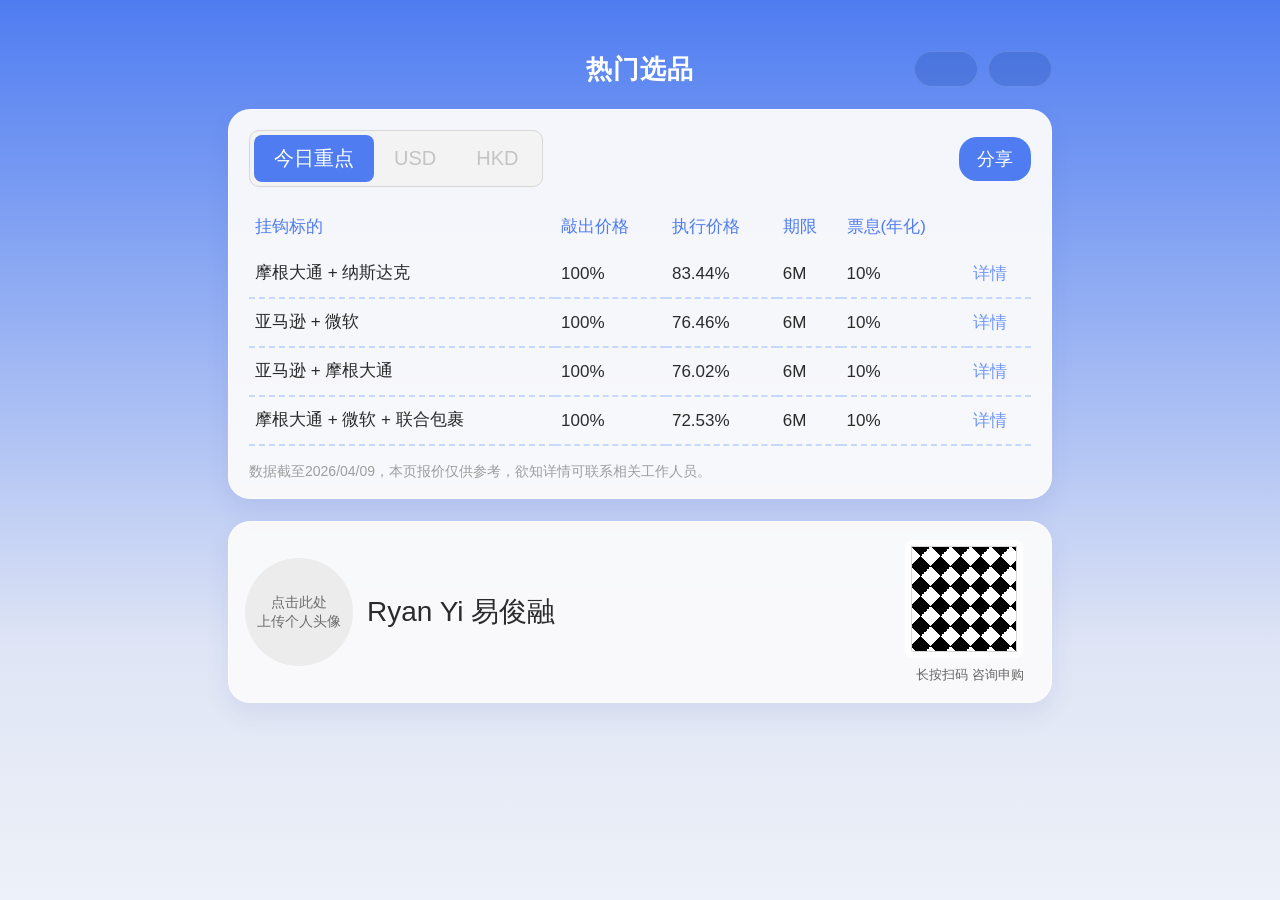
==== index.html @ 3a98e432 "Add files via upload" ====
<!DOCTYPE html>
<html lang="zh-CN">
<head>
  <meta charset="UTF-8">
  <meta name="viewport" content="width=device-width, initial-scale=1.0, viewport-fit=cover">
  <title>热门选品</title>
  <link rel="stylesheet" href="assets/styles.css">
</head>
<body>
  <div class="page">
    <div class="topbar">
      <span id="pageTitle">热门选品</span>
      <div class="ghost-actions">
        <div class="ghost-pill"></div>
        <div class="ghost-pill" style="width:50px"></div>
      </div>
    </div>

    <div class="card main-card">
      <div class="tabs-share">
        <div class="tabs" id="tabs"></div>
        <button class="share-btn" id="shareBtn">分享</button>
      </div>

      <div class="table-wrap">
        <table>
          <thead id="tableHead"></thead>
          <tbody id="tableBody"></tbody>
        </table>
      </div>

      <div class="disclaimer" id="disclaimer"></div>
    </div>

    <div class="card advisor-card">
      <div class="avatar" id="advisorAvatarText">点击此处
上传个人头像</div>
      <div class="advisor-name" id="advisorName">Ryan Yi 易俊融</div>
      <div>
        <div class="qr-box"></div>
        <div class="qr-caption" id="qrCaption">长按扫码 咨询申购</div>
      </div>
    </div>

    <div class="footer-space"></div>
  </div>
  <script src="assets/app.js"></script>
</body>
</html>
---- assets/styles.css ----
:root{
  --blue1:#4f7df1;
  --blue2:#5a8af6;
  --tab-border:#d7d7d7;
  --line:#c7d8ff;
  --text:#2b2b2b;
  --muted:#9b9b9b;
  --bg:#eef2fb;
  --card:#f7f7f8;
}
*{box-sizing:border-box}
body{
  margin:0;
  font-family:-apple-system,BlinkMacSystemFont,"PingFang SC","Microsoft YaHei",Arial,sans-serif;
  background:linear-gradient(180deg,var(--blue1),#dfe5f5 72%,#edf1f8);
  color:var(--text);
}
.page{
  width:min(100%,860px);
  margin:0 auto;
  min-height:100vh;
  padding:28px 18px 38px;
}
.topbar{
  display:flex;
  justify-content:center;
  align-items:center;
  position:relative;
  color:#fff;
  font-size:26px;
  font-weight:700;
  letter-spacing:1px;
  padding:24px 0 22px;
}
.topbar .back{
  position:absolute; left:0; top:50%; transform:translateY(-50%);
  color:#fff; text-decoration:none; font-size:18px; border:1px solid rgba(255,255,255,.45); border-radius:999px; padding:8px 12px;
}
.ghost-actions{
  position:absolute; right:0; top:50%; transform:translateY(-50%);
  display:flex; gap:10px;
}
.ghost-pill{
  min-width:64px; height:36px; border-radius:999px; background:rgba(11,57,150,.2);
  border:1px solid rgba(255,255,255,.14); backdrop-filter:blur(4px);
}
.card{
  background:rgba(250,250,251,.96);
  border:1px solid rgba(255,255,255,.6);
  border-radius:22px;
  box-shadow:0 12px 24px rgba(39,69,150,.08);
}
.main-card{ padding:20px 20px 16px; }
.tabs-share{
  display:flex; align-items:center; justify-content:space-between; gap:12px; margin-bottom:18px;
}
.tabs{
  display:flex; border:1px solid var(--tab-border); border-radius:10px; padding:4px; background:#f3f3f4;
}
.tab{
  border:none; background:transparent; color:#c4c4c4; padding:10px 20px; font-size:20px; border-radius:8px; cursor:pointer;
}
.tab.active{background:#4f7df1;color:#fff}
.share-btn{
  border:none; background:#4f7df1; color:#fff; border-radius:18px; padding:10px 18px; font-size:18px; cursor:pointer;
}
.table-wrap{width:100%; overflow-x:auto}
table{ width:100%; border-collapse:collapse; font-size:17px; }
thead th{
  text-align:left; color:#4f7df1; font-weight:500; padding:10px 6px 12px;
  white-space:nowrap;
}
tbody td{
  padding:12px 6px; border-bottom:2px dashed var(--line); vertical-align:middle;
}
tbody tr:last-child td{ border-bottom:2px dashed var(--line);}
.product-name{line-height:1.35; min-width:180px}
.detail-link{
  color:#6f96ff; text-decoration:none; white-space:nowrap;
}
.disclaimer{
  color:#9d9d9d; font-size:14px; margin-top:16px; line-height:1.4;
}
.summary-card{
  margin-top:18px; padding:22px 26px;
}
.product-type{
  font-size:22px; color:rgba(255,255,255,.7); margin:0 0 8px;
}
.detail-name{
  color:#fff; font-size:32px; font-weight:700; margin:0 0 16px;
}
.metrics{
  display:grid; grid-template-columns:repeat(4,1fr); gap:10px;
  background:rgba(250,250,251,.96); border-radius:22px; padding:24px 28px; color:var(--text);
}
.metric .value{ font-size:28px; font-weight:700; margin-bottom:6px; }
.metric .value.red{ color:#ff4b4b; }
.metric .label{ font-size:16px; color:var(--muted); }
.quote-time{
  text-align:right; color:#aaaaaa; font-size:14px; margin-top:12px;
}
.section-title{
  font-size:28px; font-weight:700; margin:26px 4px 18px;
}
.detail-grid{
  display:grid; grid-template-columns:160px 1fr; gap:18px 14px; font-size:18px; line-height:1.45;
}
.detail-grid .k{ color:#9d9d9d; }
.advisor-card{
  margin-top:22px; padding:18px 16px; display:grid; grid-template-columns:108px 1fr 130px; align-items:center; gap:14px;
}
.avatar{
  width:108px; height:108px; border-radius:999px; background:#ececec; color:#6e6e6e;
  display:flex; align-items:center; justify-content:center; text-align:center; line-height:1.3; font-size:14px; white-space:pre-line;
}
.advisor-name{ font-size:28px; }
.qr-box{
  width:118px; height:118px; border-radius:8px; background:
  linear-gradient(45deg,#000 25%,transparent 25%) -10px 0/20px 20px,
  linear-gradient(-45deg,#000 25%,transparent 25%) -10px 0/20px 20px,
  linear-gradient(45deg,transparent 75%,#000 75%) -10px 0/20px 20px,
  linear-gradient(-45deg,transparent 75%,#000 75%) -10px 0/20px 20px,
  #fff;
  border:6px solid #fff;
  box-shadow:0 0 0 1px #d7d7d7 inset;
}
.qr-caption{ text-align:center; color:#666; font-size:13px; margin-top:8px; }
.footer-space{ height:28px; }

@media (max-width: 700px){
  .page{padding:18px 12px 28px}
  .topbar{font-size:22px}
  .tab{font-size:17px;padding:9px 16px}
  table{font-size:15px}
  .metrics{grid-template-columns:repeat(2,1fr); padding:20px}
  .detail-name{font-size:26px}
  .detail-grid{grid-template-columns:120px 1fr; font-size:16px}
  .advisor-card{grid-template-columns:82px 1fr 92px}
  .avatar{width:82px;height:82px;font-size:12px}
  .advisor-name{font-size:22px}
  .qr-box{width:88px;height:88px}
}
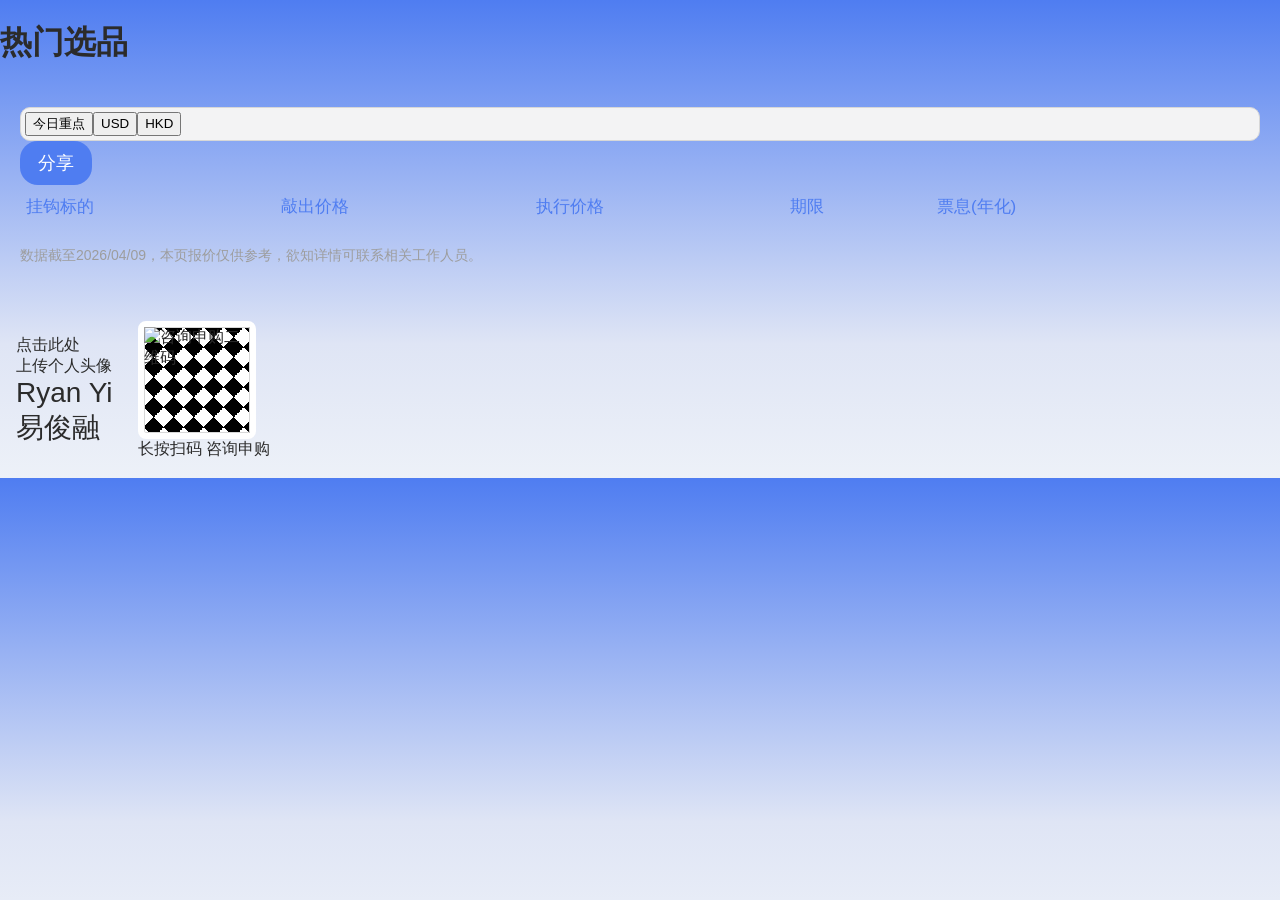
==== commit 882f9f8e: "Update index.html" ====
--- a/index.html
+++ b/index.html
@@ -1,49 +1,77 @@
 <!DOCTYPE html>
 <html lang="zh-CN">
 <head>
-  <meta charset="UTF-8">
-  <meta name="viewport" content="width=device-width, initial-scale=1.0, viewport-fit=cover">
+  <meta charset="UTF-8" />
+  <meta
+    name="viewport"
+    content="width=device-width, initial-scale=1, maximum-scale=1, user-scalable=no"
+  />
   <title>热门选品</title>
-  <link rel="stylesheet" href="assets/styles.css">
+  <link rel="stylesheet" href="assets/styles.css" />
 </head>
 <body>
-  <div class="page">
-    <div class="topbar">
-      <span id="pageTitle">热门选品</span>
-      <div class="ghost-actions">
-        <div class="ghost-pill"></div>
-        <div class="ghost-pill" style="width:50px"></div>
+  <div class="page-shell">
+    <header class="hero">
+      <div class="hero-inner">
+        <h1 id="site-title">热门选品</h1>
       </div>
-    </div>
+    </header>
 
-    <div class="card main-card">
-      <div class="tabs-share">
-        <div class="tabs" id="tabs"></div>
-        <button class="share-btn" id="shareBtn">分享</button>
+    <main class="main-card">
+      <div class="toolbar">
+        <div class="tabs">
+          <button class="tab-btn active" data-tab="highlight">今日重点</button>
+          <button class="tab-btn" data-tab="usd">USD</button>
+          <button class="tab-btn" data-tab="hkd">HKD</button>
+        </div>
+
+        <button class="share-btn" id="share-btn">分享</button>
       </div>
 
       <div class="table-wrap">
-        <table>
-          <thead id="tableHead"></thead>
-          <tbody id="tableBody"></tbody>
+        <table class="product-table">
+          <colgroup>
+            <col class="col-name" />
+            <col class="col-ko" />
+            <col class="col-strike" />
+            <col class="col-tenor" />
+            <col class="col-coupon" />
+            <col class="col-detail" />
+          </colgroup>
+          <thead>
+            <tr>
+              <th>挂钩标的</th>
+              <th>敲出价格</th>
+              <th>执行价格</th>
+              <th>期限</th>
+              <th>票息(年化)</th>
+              <th></th>
+            </tr>
+          </thead>
+          <tbody id="product-tbody"></tbody>
         </table>
       </div>
 
-      <div class="disclaimer" id="disclaimer"></div>
-    </div>
+      <div class="disclaimer" id="disclaimer">
+        数据截至2026/04/09，本页报价仅供参考，欲知详情可联系相关工作人员。
+      </div>
+    </main>
 
-    <div class="card advisor-card">
-      <div class="avatar" id="advisorAvatarText">点击此处
-上传个人头像</div>
-      <div class="advisor-name" id="advisorName">Ryan Yi 易俊融</div>
-      <div>
-        <div class="qr-box"></div>
-        <div class="qr-caption" id="qrCaption">长按扫码 咨询申购</div>
+    <section class="advisor-card">
+      <div class="advisor-left">
+        <div class="avatar-placeholder">点击此处<br>上传个人头像</div>
+        <div class="advisor-name" id="advisor-name">Ryan Yi 易俊融</div>
       </div>
-    </div>
 
-    <div class="footer-space"></div>
+      <div class="advisor-right">
+        <div class="qr-box">
+          <img id="advisor-qr" src="assets/qr.png" alt="咨询申购二维码" />
+        </div>
+        <div class="qr-text">长按扫码 咨询申购</div>
+      </div>
+    </section>
   </div>
+
   <script src="assets/app.js"></script>
 </body>
 </html>
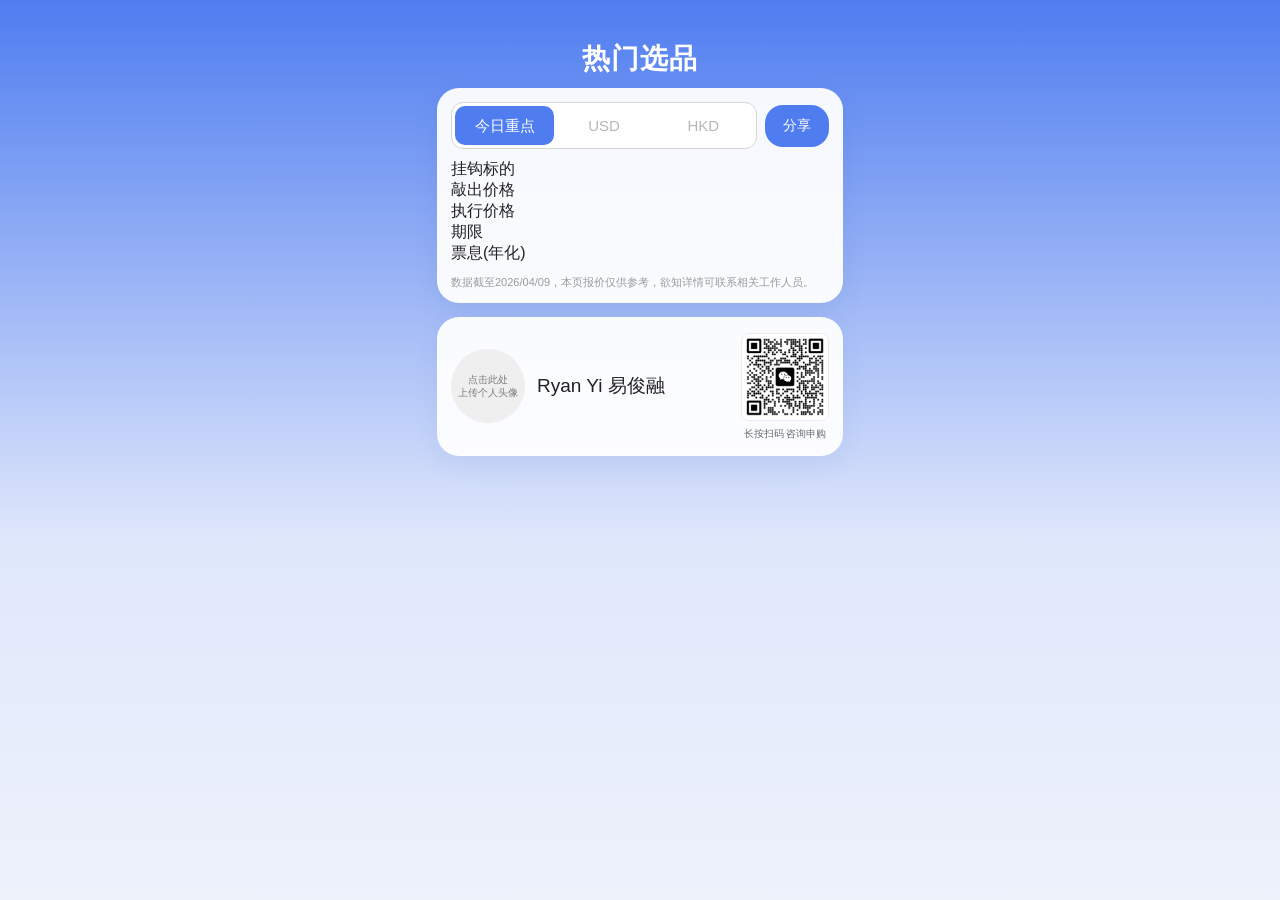
==== commit 6ec4d8a5: "Update index.html" ====
--- a/index.html
+++ b/index.html
@@ -28,29 +28,16 @@
         <button class="share-btn" id="share-btn">分享</button>
       </div>
 
-      <div class="table-wrap">
-        <table class="product-table">
-          <colgroup>
-            <col class="col-name" />
-            <col class="col-ko" />
-            <col class="col-strike" />
-            <col class="col-tenor" />
-            <col class="col-coupon" />
-            <col class="col-detail" />
-          </colgroup>
-          <thead>
-            <tr>
-              <th>挂钩标的</th>
-              <th>敲出价格</th>
-              <th>执行价格</th>
-              <th>期限</th>
-              <th>票息(年化)</th>
-              <th></th>
-            </tr>
-          </thead>
-          <tbody id="product-tbody"></tbody>
-        </table>
+      <div class="list-head">
+        <div class="h-name">挂钩标的</div>
+        <div class="h-ko">敲出价格</div>
+        <div class="h-strike">执行价格</div>
+        <div class="h-tenor">期限</div>
+        <div class="h-coupon">票息(年化)</div>
+        <div class="h-detail"></div>
       </div>
+
+      <div id="product-list" class="product-list"></div>
 
       <div class="disclaimer" id="disclaimer">
         数据截至2026/04/09，本页报价仅供参考，欲知详情可联系相关工作人员。
--- a/assets/styles.css
+++ b/assets/styles.css
@@ -1,143 +1,309 @@
-:root{
-  --blue1:#4f7df1;
-  --blue2:#5a8af6;
-  --tab-border:#d7d7d7;
-  --line:#c7d8ff;
-  --text:#2b2b2b;
-  --muted:#9b9b9b;
-  --bg:#eef2fb;
-  --card:#f7f7f8;
-}
-*{box-sizing:border-box}
-body{
-  margin:0;
-  font-family:-apple-system,BlinkMacSystemFont,"PingFang SC","Microsoft YaHei",Arial,sans-serif;
-  background:linear-gradient(180deg,var(--blue1),#dfe5f5 72%,#edf1f8);
-  color:var(--text);
-}
-.page{
-  width:min(100%,860px);
-  margin:0 auto;
-  min-height:100vh;
-  padding:28px 18px 38px;
-}
-.topbar{
-  display:flex;
-  justify-content:center;
-  align-items:center;
-  position:relative;
-  color:#fff;
-  font-size:26px;
-  font-weight:700;
-  letter-spacing:1px;
-  padding:24px 0 22px;
-}
-.topbar .back{
-  position:absolute; left:0; top:50%; transform:translateY(-50%);
-  color:#fff; text-decoration:none; font-size:18px; border:1px solid rgba(255,255,255,.45); border-radius:999px; padding:8px 12px;
-}
-.ghost-actions{
-  position:absolute; right:0; top:50%; transform:translateY(-50%);
-  display:flex; gap:10px;
-}
-.ghost-pill{
-  min-width:64px; height:36px; border-radius:999px; background:rgba(11,57,150,.2);
-  border:1px solid rgba(255,255,255,.14); backdrop-filter:blur(4px);
-}
-.card{
-  background:rgba(250,250,251,.96);
-  border:1px solid rgba(255,255,255,.6);
-  border-radius:22px;
-  box-shadow:0 12px 24px rgba(39,69,150,.08);
-}
-.main-card{ padding:20px 20px 16px; }
-.tabs-share{
-  display:flex; align-items:center; justify-content:space-between; gap:12px; margin-bottom:18px;
-}
-.tabs{
-  display:flex; border:1px solid var(--tab-border); border-radius:10px; padding:4px; background:#f3f3f4;
-}
-.tab{
-  border:none; background:transparent; color:#c4c4c4; padding:10px 20px; font-size:20px; border-radius:8px; cursor:pointer;
-}
-.tab.active{background:#4f7df1;color:#fff}
-.share-btn{
-  border:none; background:#4f7df1; color:#fff; border-radius:18px; padding:10px 18px; font-size:18px; cursor:pointer;
-}
-.table-wrap{width:100%; overflow-x:auto}
-table{ width:100%; border-collapse:collapse; font-size:17px; }
-thead th{
-  text-align:left; color:#4f7df1; font-weight:500; padding:10px 6px 12px;
-  white-space:nowrap;
-}
-tbody td{
-  padding:12px 6px; border-bottom:2px dashed var(--line); vertical-align:middle;
-}
-tbody tr:last-child td{ border-bottom:2px dashed var(--line);}
-.product-name{line-height:1.35; min-width:180px}
-.detail-link{
-  color:#6f96ff; text-decoration:none; white-space:nowrap;
-}
-.disclaimer{
-  color:#9d9d9d; font-size:14px; margin-top:16px; line-height:1.4;
-}
-.summary-card{
-  margin-top:18px; padding:22px 26px;
-}
-.product-type{
-  font-size:22px; color:rgba(255,255,255,.7); margin:0 0 8px;
-}
-.detail-name{
-  color:#fff; font-size:32px; font-weight:700; margin:0 0 16px;
-}
-.metrics{
-  display:grid; grid-template-columns:repeat(4,1fr); gap:10px;
-  background:rgba(250,250,251,.96); border-radius:22px; padding:24px 28px; color:var(--text);
-}
-.metric .value{ font-size:28px; font-weight:700; margin-bottom:6px; }
-.metric .value.red{ color:#ff4b4b; }
-.metric .label{ font-size:16px; color:var(--muted); }
-.quote-time{
-  text-align:right; color:#aaaaaa; font-size:14px; margin-top:12px;
-}
-.section-title{
-  font-size:28px; font-weight:700; margin:26px 4px 18px;
-}
-.detail-grid{
-  display:grid; grid-template-columns:160px 1fr; gap:18px 14px; font-size:18px; line-height:1.45;
-}
-.detail-grid .k{ color:#9d9d9d; }
-.advisor-card{
-  margin-top:22px; padding:18px 16px; display:grid; grid-template-columns:108px 1fr 130px; align-items:center; gap:14px;
-}
-.avatar{
-  width:108px; height:108px; border-radius:999px; background:#ececec; color:#6e6e6e;
-  display:flex; align-items:center; justify-content:center; text-align:center; line-height:1.3; font-size:14px; white-space:pre-line;
-}
-.advisor-name{ font-size:28px; }
-.qr-box{
-  width:118px; height:118px; border-radius:8px; background:
-  linear-gradient(45deg,#000 25%,transparent 25%) -10px 0/20px 20px,
-  linear-gradient(-45deg,#000 25%,transparent 25%) -10px 0/20px 20px,
-  linear-gradient(45deg,transparent 75%,#000 75%) -10px 0/20px 20px,
-  linear-gradient(-45deg,transparent 75%,#000 75%) -10px 0/20px 20px,
-  #fff;
-  border:6px solid #fff;
-  box-shadow:0 0 0 1px #d7d7d7 inset;
-}
-.qr-caption{ text-align:center; color:#666; font-size:13px; margin-top:8px; }
-.footer-space{ height:28px; }
-
-@media (max-width: 700px){
-  .page{padding:18px 12px 28px}
-  .topbar{font-size:22px}
-  .tab{font-size:17px;padding:9px 16px}
-  table{font-size:15px}
-  .metrics{grid-template-columns:repeat(2,1fr); padding:20px}
-  .detail-name{font-size:26px}
-  .detail-grid{grid-template-columns:120px 1fr; font-size:16px}
-  .advisor-card{grid-template-columns:82px 1fr 92px}
-  .avatar{width:82px;height:82px;font-size:12px}
-  .advisor-name{font-size:22px}
-  .qr-box{width:88px;height:88px}
-}
+* {
+  box-sizing: border-box;
+}
+
+html, body {
+  margin: 0;
+  padding: 0;
+  font-family: -apple-system, BlinkMacSystemFont, "PingFang SC", "Microsoft YaHei", Arial, sans-serif;
+  background: linear-gradient(180deg, #4f7df0 0%, #dfe7fb 60%, #eef2fb 100%);
+  color: #222;
+  overflow-x: hidden;
+}
+
+body {
+  min-height: 100vh;
+}
+
+.page-shell {
+  width: 100%;
+  max-width: 430px;
+  margin: 0 auto;
+  padding: 18px 12px 22px;
+}
+
+.hero {
+  padding: 22px 0 10px;
+  text-align: center;
+}
+
+.hero-inner {
+  display: flex;
+  justify-content: center;
+  align-items: center;
+}
+
+.hero h1 {
+  margin: 0;
+  font-size: 28px;
+  font-weight: 700;
+  color: #fff;
+  letter-spacing: 1px;
+}
+
+.main-card {
+  background: rgba(255, 255, 255, 0.94);
+  border-radius: 22px;
+  padding: 14px 14px 12px;
+  box-shadow: 0 8px 24px rgba(48, 83, 160, 0.10);
+}
+
+.toolbar {
+  display: flex;
+  justify-content: space-between;
+  align-items: center;
+  gap: 8px;
+  margin-bottom: 10px;
+}
+
+.tabs {
+  display: flex;
+  gap: 0;
+  background: #fff;
+  border: 1px solid #d6d6d6;
+  border-radius: 12px;
+  padding: 3px;
+  flex: 1;
+  min-width: 0;
+}
+
+.tab-btn {
+  flex: 1;
+  border: 0;
+  background: transparent;
+  color: #b7b7b7;
+  font-size: 15px;
+  line-height: 1;
+  padding: 12px 4px;
+  border-radius: 10px;
+  cursor: pointer;
+  white-space: nowrap;
+}
+
+.tab-btn.active {
+  background: #4f7df0;
+  color: #fff;
+}
+
+.share-btn {
+  border: 0;
+  background: #4f7df0;
+  color: #fff;
+  font-size: 14px;
+  padding: 12px 18px;
+  border-radius: 18px;
+  cursor: pointer;
+  flex-shrink: 0;
+}
+
+.table-wrap {
+  width: 100%;
+  overflow-x: hidden;
+}
+
+.product-table {
+  width: 100%;
+  border-collapse: collapse;
+  table-layout: fixed;
+}
+
+.product-table thead th {
+  color: #4f7df0;
+  font-size: 12px;
+  font-weight: 700;
+  text-align: left;
+  padding: 8px 4px 10px;
+  white-space: nowrap;
+}
+
+.product-table tbody tr {
+  border-bottom: 2px dashed #c8d9ff;
+}
+
+.product-table tbody td {
+  padding: 9px 4px;
+  font-size: 12px;
+  line-height: 1.35;
+  vertical-align: middle;
+}
+
+.col-name {
+  width: 47%;
+}
+
+.col-ko {
+  width: 12%;
+}
+
+.col-strike {
+  width: 16%;
+}
+
+.col-tenor {
+  width: 9%;
+}
+
+.col-coupon {
+  width: 12%;
+}
+
+.col-detail {
+  width: 4%;
+}
+
+.name-cell {
+  font-size: 11px;
+  line-height: 1.4;
+  word-break: break-word;
+  white-space: normal;
+}
+
+.value-cell {
+  white-space: nowrap;
+  font-size: 12px;
+}
+
+.detail-link {
+  color: #5a84f4;
+  text-decoration: none;
+  font-size: 11px;
+  white-space: nowrap;
+}
+
+.disclaimer {
+  color: #9a9a9a;
+  font-size: 11px;
+  line-height: 1.5;
+  padding-top: 10px;
+}
+
+.advisor-card {
+  margin-top: 14px;
+  background: rgba(255, 255, 255, 0.94);
+  border-radius: 22px;
+  padding: 16px 14px;
+  display: flex;
+  justify-content: space-between;
+  align-items: center;
+  gap: 10px;
+  box-shadow: 0 8px 24px rgba(48, 83, 160, 0.08);
+}
+
+.advisor-left {
+  display: flex;
+  align-items: center;
+  gap: 12px;
+  min-width: 0;
+  flex: 1;
+}
+
+.avatar-placeholder {
+  width: 74px;
+  height: 74px;
+  border-radius: 50%;
+  background: #efefef;
+  color: #7c7c7c;
+  font-size: 10px;
+  line-height: 1.35;
+  display: flex;
+  align-items: center;
+  justify-content: center;
+  text-align: center;
+  flex-shrink: 0;
+}
+
+.advisor-name {
+  font-size: 19px;
+  color: #222;
+  line-height: 1.2;
+  word-break: break-word;
+}
+
+.advisor-right {
+  display: flex;
+  flex-direction: column;
+  align-items: center;
+  flex-shrink: 0;
+}
+
+.qr-box {
+  width: 88px;
+  height: 88px;
+  background: #fff;
+  border-radius: 8px;
+  overflow: hidden;
+  border: 1px solid #ececec;
+  display: flex;
+  align-items: center;
+  justify-content: center;
+}
+
+.qr-box img {
+  width: 100%;
+  height: 100%;
+  object-fit: contain;
+  display: block;
+  -webkit-user-select: none;
+  user-select: none;
+  -webkit-touch-callout: default;
+}
+
+.qr-text {
+  margin-top: 6px;
+  font-size: 10px;
+  color: #6b6b6b;
+  text-align: center;
+  line-height: 1.35;
+}
+
+@media (max-width: 390px) {
+  .page-shell {
+    padding-left: 10px;
+    padding-right: 10px;
+  }
+
+  .main-card,
+  .advisor-card {
+    border-radius: 18px;
+  }
+
+  .hero h1 {
+    font-size: 26px;
+  }
+
+  .tab-btn {
+    font-size: 14px;
+    padding: 11px 2px;
+  }
+
+  .share-btn {
+    font-size: 13px;
+    padding: 11px 15px;
+  }
+
+  .product-table thead th {
+    font-size: 11px;
+  }
+
+  .product-table tbody td {
+    font-size: 11px;
+    padding: 8px 3px;
+  }
+
+  .name-cell {
+    font-size: 10.5px;
+  }
+
+  .value-cell {
+    font-size: 11px;
+  }
+
+  .advisor-name {
+    font-size: 17px;
+  }
+
+  .qr-box {
+    width: 82px;
+    height: 82px;
+  }
+}
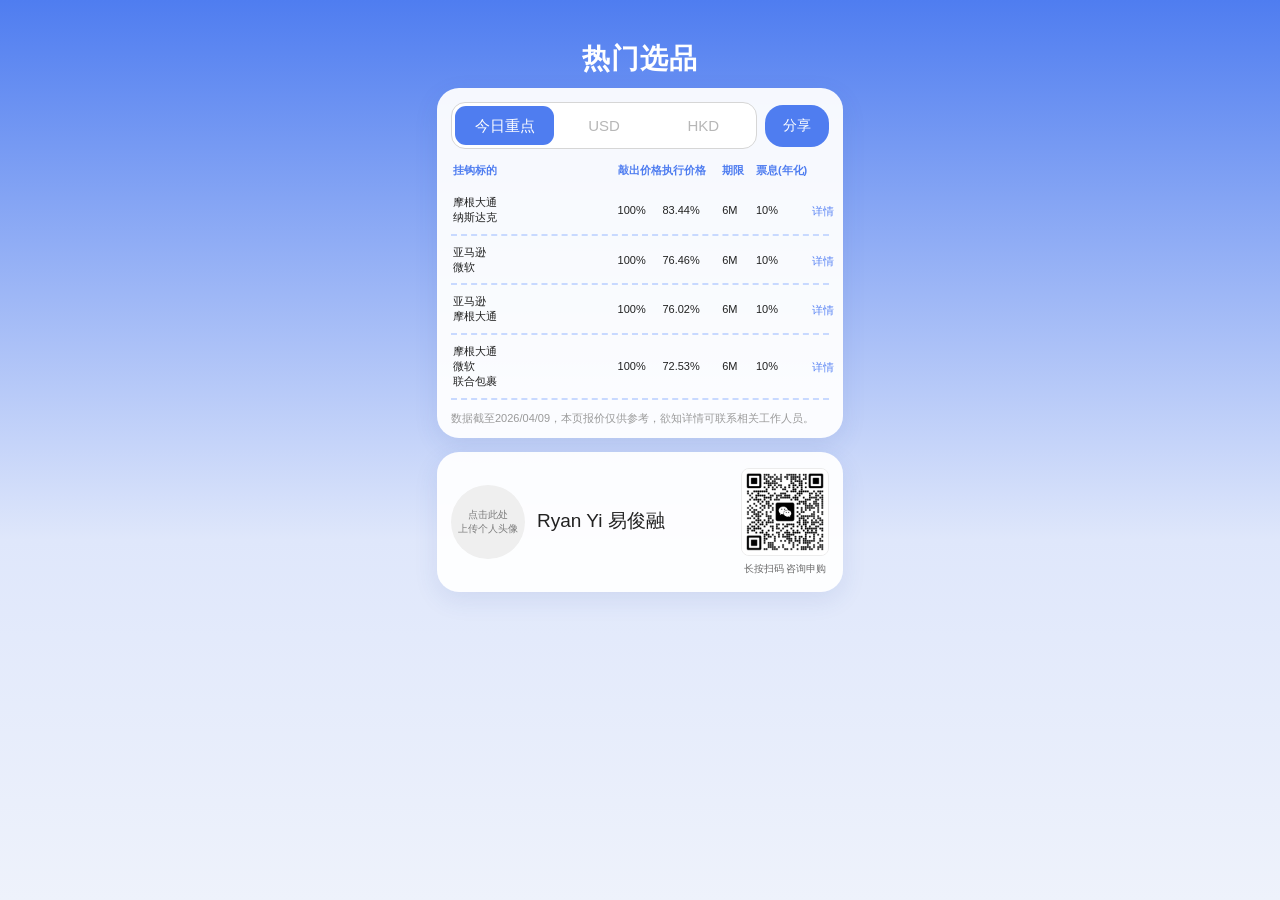
==== commit a846b55f: "Update index.html" ====
--- a/index.html
+++ b/index.html
@@ -29,12 +29,12 @@
       </div>
 
       <div class="list-head">
-        <div class="h-name">挂钩标的</div>
-        <div class="h-ko">敲出价格</div>
-        <div class="h-strike">执行价格</div>
-        <div class="h-tenor">期限</div>
-        <div class="h-coupon">票息(年化)</div>
-        <div class="h-detail"></div>
+        <div class="head-name">挂钩标的</div>
+        <div class="head-ko">敲出价格</div>
+        <div class="head-strike">执行价格</div>
+        <div class="head-tenor">期限</div>
+        <div class="head-coupon">票息(年化)</div>
+        <div class="head-detail"></div>
       </div>
 
       <div id="product-list" class="product-list"></div>
--- a/assets/styles.css
+++ b/assets/styles.css
@@ -41,11 +41,17 @@
   letter-spacing: 1px;
 }
 
-.main-card {
+.main-card,
+.detail-card,
+.advisor-card,
+.summary-card {
   background: rgba(255, 255, 255, 0.94);
   border-radius: 22px;
+  box-shadow: 0 8px 24px rgba(48, 83, 160, 0.10);
+}
+
+.main-card {
   padding: 14px 14px 12px;
-  box-shadow: 0 8px 24px rgba(48, 83, 160, 0.10);
 }
 
 .toolbar {
@@ -53,7 +59,7 @@
   justify-content: space-between;
   align-items: center;
   gap: 8px;
-  margin-bottom: 10px;
+  margin-bottom: 12px;
 }
 
 .tabs {
@@ -61,7 +67,7 @@
   gap: 0;
   background: #fff;
   border: 1px solid #d6d6d6;
-  border-radius: 12px;
+  border-radius: 14px;
   padding: 3px;
   flex: 1;
   min-width: 0;
@@ -75,7 +81,7 @@
   font-size: 15px;
   line-height: 1;
   padding: 12px 4px;
-  border-radius: 10px;
+  border-radius: 11px;
   cursor: pointer;
   white-space: nowrap;
 }
@@ -96,71 +102,54 @@
   flex-shrink: 0;
 }
 
-.table-wrap {
+.list-head {
+  display: grid;
+  grid-template-columns: 44% 12% 16% 9% 15% 4%;
+  column-gap: 0;
+  align-items: center;
+  color: #4f7df0;
+  font-size: 11px;
+  font-weight: 700;
+  padding: 2px 2px 8px;
+}
+
+.list-head > div {
+  white-space: nowrap;
+}
+
+.product-list {
   width: 100%;
-  overflow-x: hidden;
-}
-
-.product-table {
-  width: 100%;
-  border-collapse: collapse;
-  table-layout: fixed;
-}
-
-.product-table thead th {
-  color: #4f7df0;
-  font-size: 12px;
-  font-weight: 700;
-  text-align: left;
-  padding: 8px 4px 10px;
-  white-space: nowrap;
-}
-
-.product-table tbody tr {
+}
+
+.product-row {
+  display: grid;
+  grid-template-columns: 44% 12% 16% 9% 15% 4%;
+  column-gap: 0;
+  align-items: center;
+  padding: 9px 2px;
   border-bottom: 2px dashed #c8d9ff;
 }
 
-.product-table tbody td {
-  padding: 9px 4px;
-  font-size: 12px;
+.product-row > div {
+  min-width: 0;
+}
+
+.name-cell {
+  font-size: 11px;
   line-height: 1.35;
-  vertical-align: middle;
-}
-
-.col-name {
-  width: 47%;
-}
-
-.col-ko {
-  width: 12%;
-}
-
-.col-strike {
-  width: 16%;
-}
-
-.col-tenor {
-  width: 9%;
-}
-
-.col-coupon {
-  width: 12%;
-}
-
-.col-detail {
-  width: 4%;
-}
-
-.name-cell {
-  font-size: 11px;
-  line-height: 1.4;
   word-break: break-word;
   white-space: normal;
+  padding-right: 4px;
 }
 
 .value-cell {
+  font-size: 11px;
   white-space: nowrap;
-  font-size: 12px;
+  text-align: left;
+}
+
+.detail-cell {
+  text-align: right;
 }
 
 .detail-link {
@@ -179,14 +168,11 @@
 
 .advisor-card {
   margin-top: 14px;
-  background: rgba(255, 255, 255, 0.94);
-  border-radius: 22px;
   padding: 16px 14px;
   display: flex;
   justify-content: space-between;
   align-items: center;
   gap: 10px;
-  box-shadow: 0 8px 24px rgba(48, 83, 160, 0.08);
 }
 
 .advisor-left {
@@ -256,6 +242,131 @@
   line-height: 1.35;
 }
 
+/* detail page */
+.detail-page {
+  padding-top: 10px;
+}
+
+.detail-hero {
+  text-align: left;
+  padding-top: 10px;
+  padding-bottom: 12px;
+}
+
+.detail-topbar {
+  display: flex;
+  align-items: center;
+  gap: 10px;
+  margin-bottom: 10px;
+}
+
+.back-link {
+  color: #fff;
+  text-decoration: none;
+  font-size: 15px;
+}
+
+.detail-top-title {
+  color: #fff;
+  font-size: 18px;
+  font-weight: 700;
+}
+
+.detail-subtitle {
+  color: rgba(255,255,255,0.85);
+  font-size: 18px;
+  margin-bottom: 8px;
+}
+
+.detail-main-title {
+  margin: 0 0 12px;
+  color: #fff;
+  font-size: 27px;
+  line-height: 1.25;
+  font-weight: 700;
+}
+
+.detail-share-btn {
+  margin-bottom: 12px;
+}
+
+.summary-card {
+  padding: 16px 14px 12px;
+}
+
+.summary-grid {
+  display: grid;
+  grid-template-columns: repeat(4, 1fr);
+  gap: 8px;
+}
+
+.summary-item {
+  min-width: 0;
+}
+
+.summary-value {
+  font-size: 18px;
+  font-weight: 700;
+  color: #222;
+  line-height: 1.2;
+}
+
+.summary-red {
+  color: #ff4d4f;
+}
+
+.summary-label {
+  margin-top: 5px;
+  font-size: 11px;
+  color: #9a9a9a;
+  line-height: 1.35;
+}
+
+.quote-time {
+  margin-top: 12px;
+  text-align: right;
+  font-size: 11px;
+  color: #9a9a9a;
+}
+
+.detail-card {
+  padding: 16px 14px;
+  margin-top: 10px;
+}
+
+.section-title {
+  margin: 0 0 14px;
+  font-size: 20px;
+  color: #222;
+}
+
+.detail-grid {
+  display: grid;
+  grid-template-columns: 110px 1fr;
+  row-gap: 10px;
+  column-gap: 10px;
+}
+
+.detail-label {
+  color: #9a9a9a;
+  font-size: 12px;
+  line-height: 1.45;
+}
+
+.detail-value {
+  color: #222;
+  font-size: 12px;
+  line-height: 1.45;
+  word-break: break-word;
+}
+
+.detail-note {
+  margin-top: 16px;
+  color: #9a9a9a;
+  font-size: 11px;
+  line-height: 1.5;
+}
+
 @media (max-width: 390px) {
   .page-shell {
     padding-left: 10px;
@@ -263,7 +374,9 @@
   }
 
   .main-card,
-  .advisor-card {
+  .detail-card,
+  .advisor-card,
+  .summary-card {
     border-radius: 18px;
   }
 
@@ -281,21 +394,22 @@
     padding: 11px 15px;
   }
 
-  .product-table thead th {
-    font-size: 11px;
-  }
-
-  .product-table tbody td {
-    font-size: 11px;
-    padding: 8px 3px;
+  .list-head {
+    grid-template-columns: 47% 11% 15% 8% 15% 4%;
+    font-size: 10px;
+  }
+
+  .product-row {
+    grid-template-columns: 47% 11% 15% 8% 15% 4%;
   }
 
   .name-cell {
     font-size: 10.5px;
   }
 
-  .value-cell {
-    font-size: 11px;
+  .value-cell,
+  .detail-link {
+    font-size: 10.5px;
   }
 
   .advisor-name {
@@ -306,4 +420,16 @@
     width: 82px;
     height: 82px;
   }
-}
+
+  .detail-main-title {
+    font-size: 24px;
+  }
+
+  .detail-grid {
+    grid-template-columns: 96px 1fr;
+  }
+
+  .summary-value {
+    font-size: 17px;
+  }
+}
